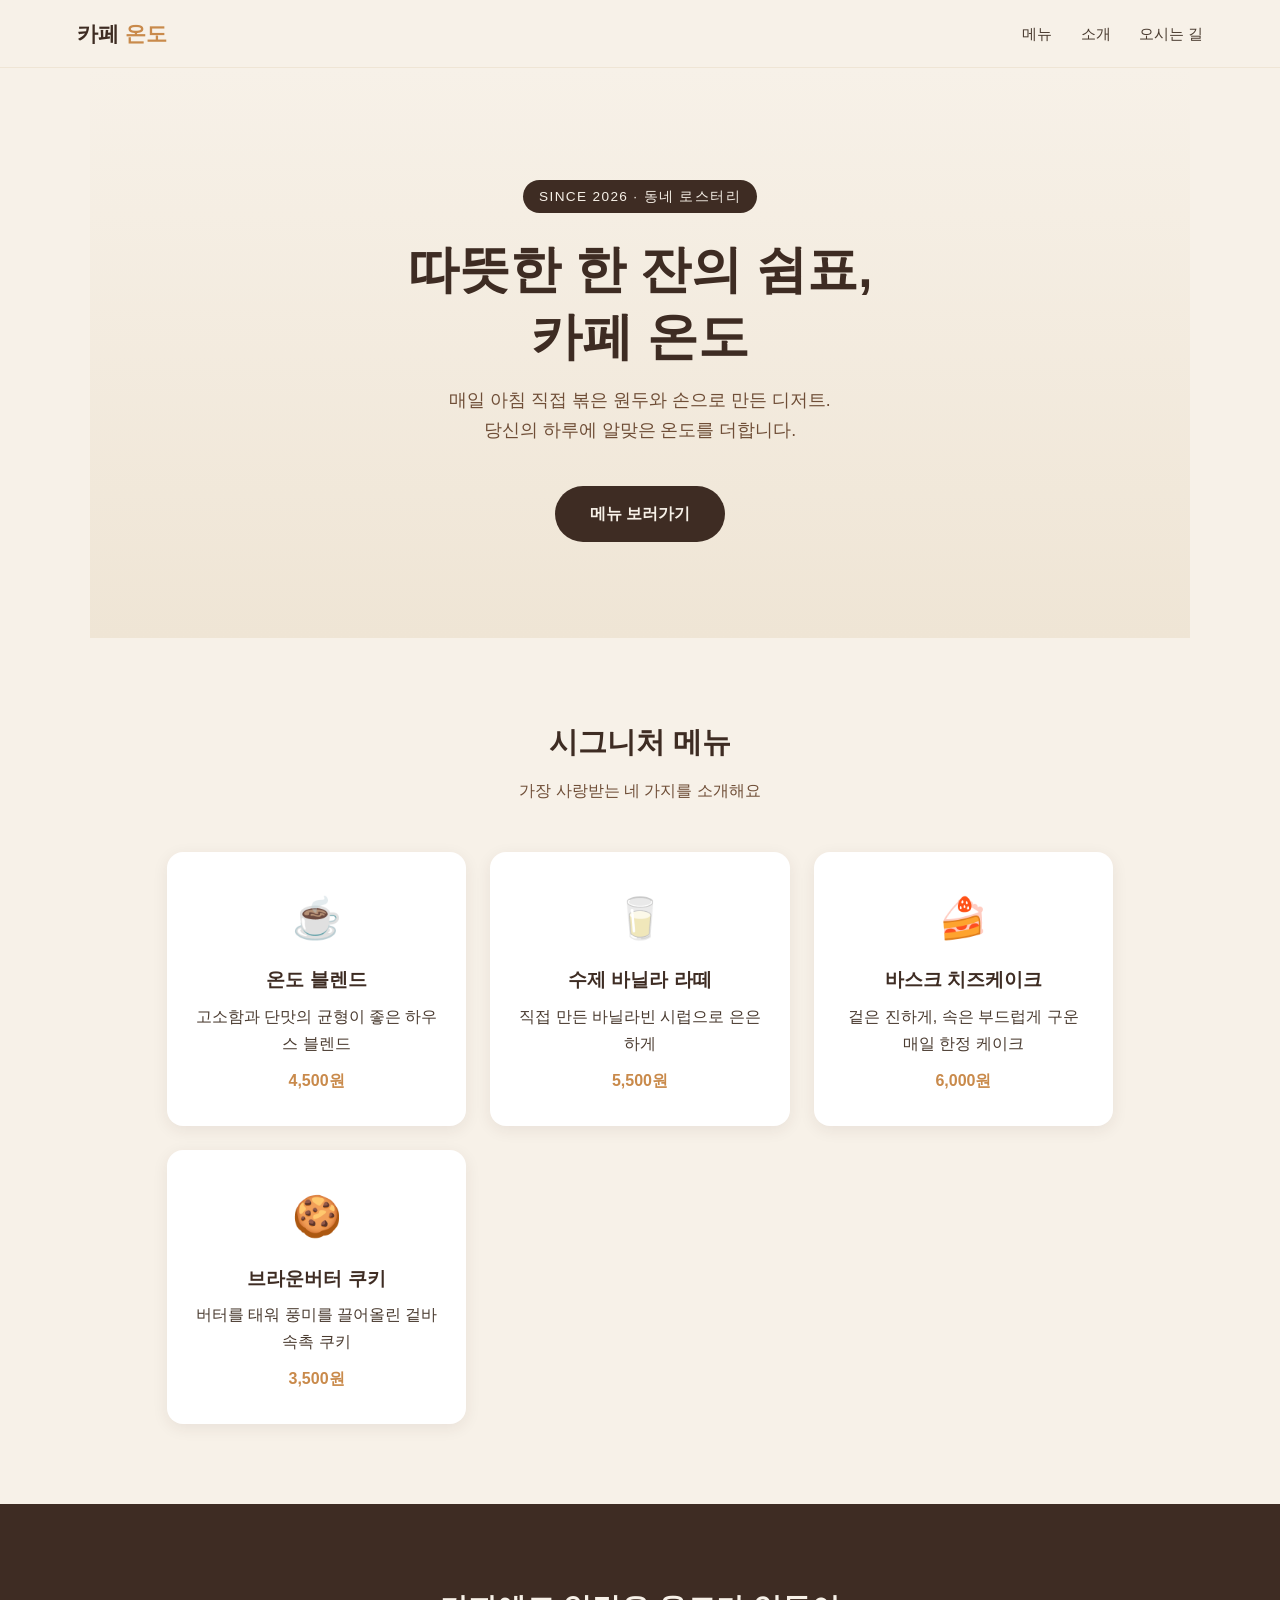
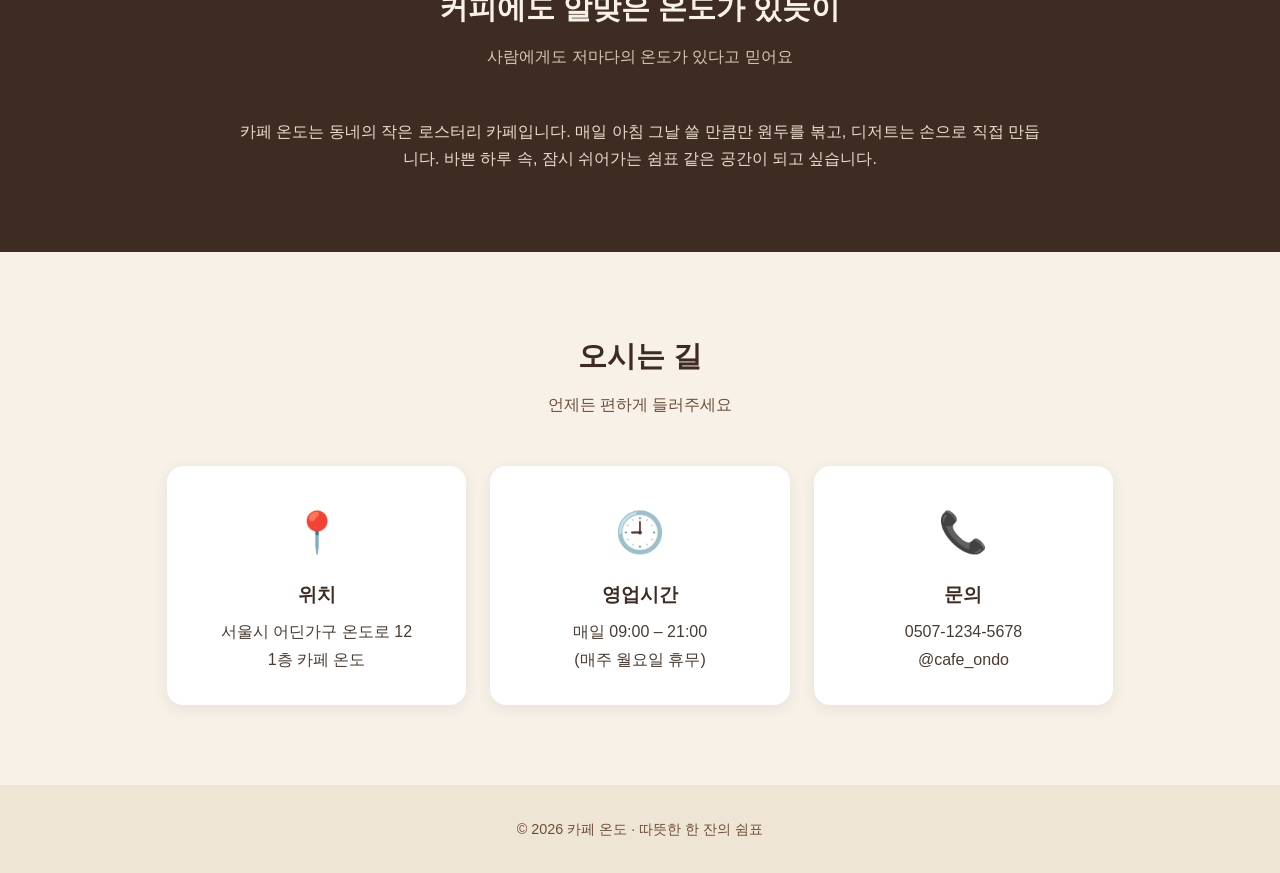
==== index.html @ df19ebc2 "Add cafe landing page Co-Authored-By: Claude Fable 5 <noreply@anthropic.com>" ====
<!DOCTYPE html>
<html lang="ko">
<head>
<meta charset="UTF-8">
<meta name="viewport" content="width=device-width, initial-scale=1.0">
<title>카페 온도 — 따뜻한 한 잔의 쉼표</title>
<meta name="description" content="동네의 작은 로스터리 카페, 카페 온도입니다. 직접 볶은 원두와 수제 디저트를 만나보세요.">
<style>
  :root {
    --brown-dark: #3e2c23;
    --brown: #6f4e37;
    --cream: #f7f1e8;
    --cream-dark: #efe5d5;
    --accent: #c98a4b;
    --text: #4a3b30;
  }
  * { margin: 0; padding: 0; box-sizing: border-box; }
  body {
    font-family: "Apple SD Gothic Neo", "Malgun Gothic", "맑은 고딕", sans-serif;
    color: var(--text);
    background: var(--cream);
    line-height: 1.7;
  }
  header {
    position: sticky; top: 0; z-index: 10;
    display: flex; justify-content: space-between; align-items: center;
    padding: 1rem 6vw;
    background: rgba(247, 241, 232, 0.92);
    backdrop-filter: blur(6px);
    border-bottom: 1px solid var(--cream-dark);
  }
  .logo { font-size: 1.3rem; font-weight: 700; color: var(--brown-dark); }
  .logo span { color: var(--accent); }
  nav a {
    margin-left: 1.5rem; text-decoration: none; color: var(--text);
    font-size: 0.95rem; transition: color 0.2s;
  }
  nav a:hover { color: var(--accent); }
  .hero {
    text-align: center;
    padding: 7rem 6vw 6rem;
    background: linear-gradient(180deg, var(--cream) 0%, var(--cream-dark) 100%);
  }
  .hero .badge {
    display: inline-block; padding: 0.3rem 1rem; border-radius: 999px;
    background: var(--brown-dark); color: var(--cream);
    font-size: 0.85rem; letter-spacing: 0.1em; margin-bottom: 1.5rem;
  }
  .hero h1 {
    font-size: clamp(2rem, 5vw, 3.2rem);
    color: var(--brown-dark); margin-bottom: 1rem; line-height: 1.3;
  }
  .hero p { font-size: 1.1rem; color: var(--brown); margin-bottom: 2.5rem; }
  .btn {
    display: inline-block; padding: 0.9rem 2.2rem; border-radius: 999px;
    background: var(--brown-dark); color: var(--cream);
    text-decoration: none; font-weight: 600; transition: background 0.2s, transform 0.2s;
  }
  .btn:hover { background: var(--accent); transform: translateY(-2px); }
  section { padding: 5rem 6vw; max-width: 1100px; margin: 0 auto; }
  h2 {
    font-size: 1.8rem; color: var(--brown-dark);
    text-align: center; margin-bottom: 0.6rem;
  }
  .sub { text-align: center; color: var(--brown); margin-bottom: 3rem; }
  .menu-grid {
    display: grid; gap: 1.5rem;
    grid-template-columns: repeat(auto-fit, minmax(230px, 1fr));
  }
  .card {
    background: #fff; border-radius: 16px; padding: 2rem 1.6rem;
    box-shadow: 0 4px 16px rgba(62, 44, 35, 0.08);
    text-align: center; transition: transform 0.2s;
  }
  .card:hover { transform: translateY(-4px); }
  .card .emoji { font-size: 2.5rem; margin-bottom: 0.8rem; }
  .card h3 { color: var(--brown-dark); margin-bottom: 0.4rem; }
  .card .price { color: var(--accent); font-weight: 700; margin-top: 0.6rem; }
  .about { background: var(--brown-dark); color: var(--cream); max-width: none; }
  .about-inner { max-width: 800px; margin: 0 auto; text-align: center; }
  .about h2 { color: var(--cream); }
  .about .sub { color: #d9c7b2; }
  .about p.body { color: #e9ddcd; }
  .info-grid {
    display: grid; gap: 1.5rem;
    grid-template-columns: repeat(auto-fit, minmax(230px, 1fr));
    text-align: center;
  }
  .info-grid h3 { color: var(--brown-dark); margin-bottom: 0.5rem; }
  footer {
    text-align: center; padding: 2rem;
    background: var(--cream-dark); color: var(--brown);
    font-size: 0.9rem;
  }
</style>
</head>
<body>

<header>
  <div class="logo">카페 <span>온도</span></div>
  <nav>
    <a href="#menu">메뉴</a>
    <a href="#about">소개</a>
    <a href="#visit">오시는 길</a>
  </nav>
</header>

<section class="hero">
  <div class="badge">SINCE 2026 · 동네 로스터리</div>
  <h1>따뜻한 한 잔의 쉼표,<br>카페 온도</h1>
  <p>매일 아침 직접 볶은 원두와 손으로 만든 디저트.<br>당신의 하루에 알맞은 온도를 더합니다.</p>
  <a class="btn" href="#menu">메뉴 보러가기</a>
</section>

<section id="menu">
  <h2>시그니처 메뉴</h2>
  <p class="sub">가장 사랑받는 네 가지를 소개해요</p>
  <div class="menu-grid">
    <div class="card">
      <div class="emoji">☕</div>
      <h3>온도 블렌드</h3>
      <p>고소함과 단맛의 균형이 좋은 하우스 블렌드</p>
      <p class="price">4,500원</p>
    </div>
    <div class="card">
      <div class="emoji">🥛</div>
      <h3>수제 바닐라 라떼</h3>
      <p>직접 만든 바닐라빈 시럽으로 은은하게</p>
      <p class="price">5,500원</p>
    </div>
    <div class="card">
      <div class="emoji">🍰</div>
      <h3>바스크 치즈케이크</h3>
      <p>겉은 진하게, 속은 부드럽게 구운 매일 한정 케이크</p>
      <p class="price">6,000원</p>
    </div>
    <div class="card">
      <div class="emoji">🍪</div>
      <h3>브라운버터 쿠키</h3>
      <p>버터를 태워 풍미를 끌어올린 겉바속촉 쿠키</p>
      <p class="price">3,500원</p>
    </div>
  </div>
</section>

<section class="about" id="about">
  <div class="about-inner">
    <h2>커피에도 알맞은 온도가 있듯이</h2>
    <p class="sub">사람에게도 저마다의 온도가 있다고 믿어요</p>
    <p class="body">
      카페 온도는 동네의 작은 로스터리 카페입니다.
      매일 아침 그날 쓸 만큼만 원두를 볶고, 디저트는 손으로 직접 만듭니다.
      바쁜 하루 속, 잠시 쉬어가는 쉼표 같은 공간이 되고 싶습니다.
    </p>
  </div>
</section>

<section id="visit">
  <h2>오시는 길</h2>
  <p class="sub">언제든 편하게 들러주세요</p>
  <div class="info-grid">
    <div class="card">
      <div class="emoji">📍</div>
      <h3>위치</h3>
      <p>서울시 어딘가구 온도로 12<br>1층 카페 온도</p>
    </div>
    <div class="card">
      <div class="emoji">🕘</div>
      <h3>영업시간</h3>
      <p>매일 09:00 – 21:00<br>(매주 월요일 휴무)</p>
    </div>
    <div class="card">
      <div class="emoji">📞</div>
      <h3>문의</h3>
      <p>0507-1234-5678<br>@cafe_ondo</p>
    </div>
  </div>
</section>

<footer>
  © 2026 카페 온도 · 따뜻한 한 잔의 쉼표
</footer>

</body>
</html>
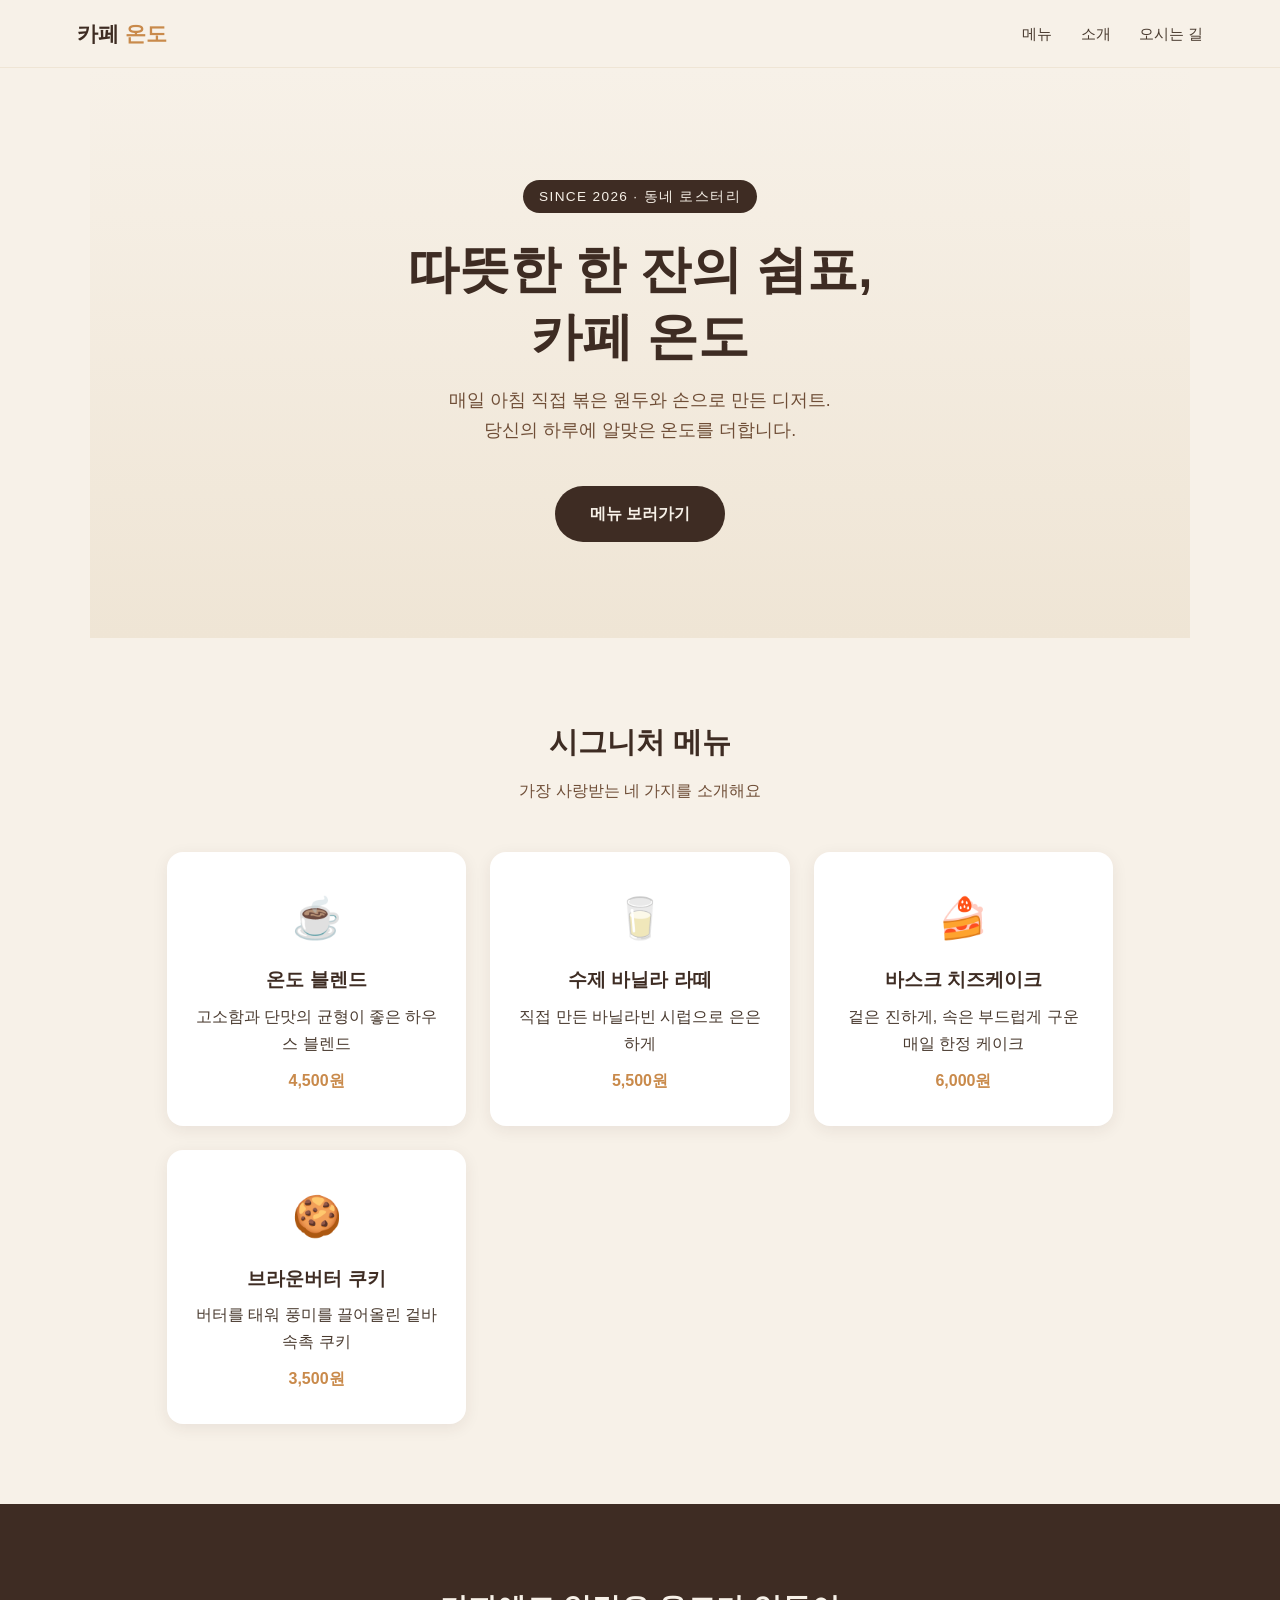
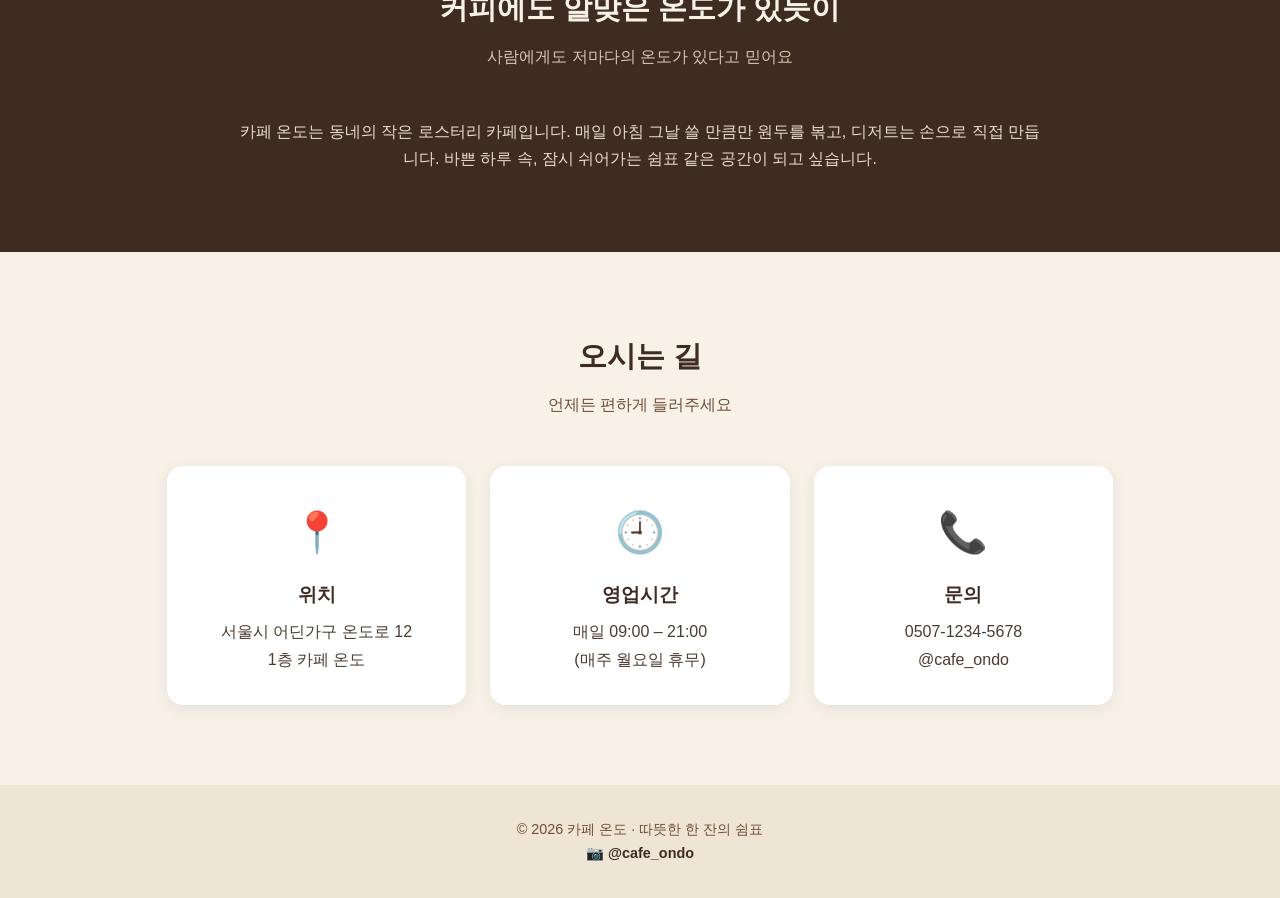
==== commit dd7e0785: "Add smooth scroll and Instagram link in footer Co-Authored-By: Claude Opus 4.8 <noreply@anthropic.co" ====
--- a/index.html
+++ b/index.html
@@ -15,6 +15,7 @@
     --text: #4a3b30;
   }
   * { margin: 0; padding: 0; box-sizing: border-box; }
+  html { scroll-behavior: smooth; }
   body {
     font-family: "Apple SD Gothic Neo", "Malgun Gothic", "맑은 고딕", sans-serif;
     color: var(--text);
@@ -92,6 +93,11 @@
     background: var(--cream-dark); color: var(--brown);
     font-size: 0.9rem;
   }
+  footer a {
+    color: var(--brown-dark); text-decoration: none; font-weight: 600;
+    transition: color 0.2s;
+  }
+  footer a:hover { color: var(--accent); }
 </style>
 </head>
 <body>
@@ -178,7 +184,8 @@
 </section>
 
 <footer>
-  © 2026 카페 온도 · 따뜻한 한 잔의 쉼표
+  © 2026 카페 온도 · 따뜻한 한 잔의 쉼표<br>
+  <a href="https://instagram.com/cafe_ondo" target="_blank" rel="noopener">📷 @cafe_ondo</a>
 </footer>
 
 </body>
